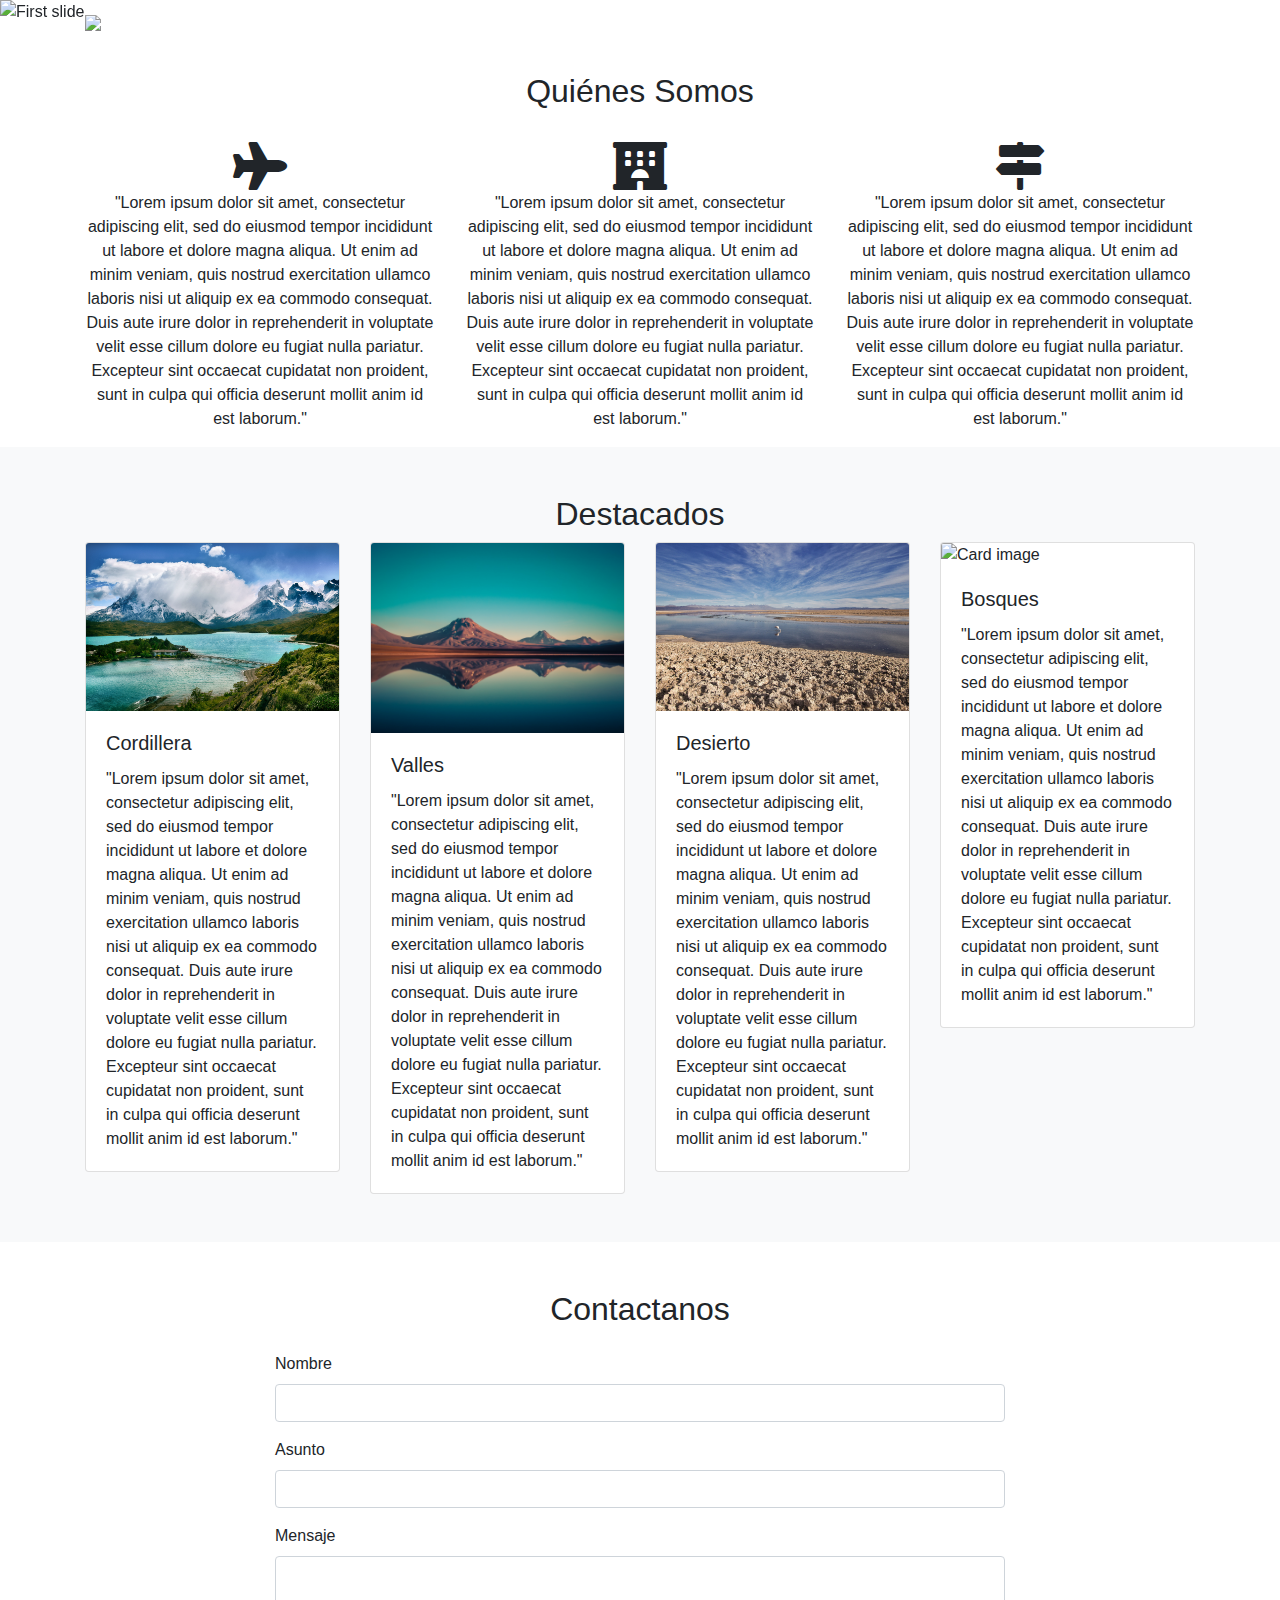
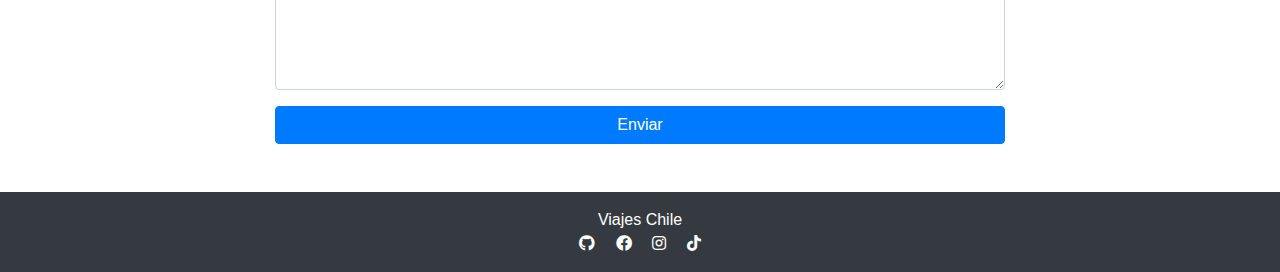
==== index.html @ 9c512b17 "Moviendo index.html fuera de la carpeta assets" ====
<!DOCTYPE html>
<html lang="en">
<head>
    <meta charset="UTF-8">
    <meta name="viewport" content="width=device-width, initial-scale=1.0">
    <title>Viajes Chile</title>
    <link rel="stylesheet" href="https://maxcdn.bootstrapcdn.com/bootstrap/4.5.2/css/bootstrap.min.css">
    <link rel="stylesheet" href="https://cdnjs.cloudflare.com/ajax/libs/font-awesome/5.15.4/css/all.min.css">
    <link href="https://fonts.googleapis.com/css2?family=Montserrat:wght@400;700&display=swap" rel="stylesheet">
    <link rel="stylesheet" href="css/styles.css">
</head>
<body>
    <!-- Navbar Section -->
    <nav class="navbar navbar-expand-lg navbar-dark fixed-top">
        <div class="container">
            <a class="navbar-brand" href="#home"><img src="./img/viajes.svg" alt="logo" class="logo" width="50" height="50"></a>
            <button class="navbar-toggler" type="button" data-toggle="collapse" data-target="#navbarNav" aria-controls="navbarNav" aria-expanded="false" aria-label="Toggle navigation">
                <span class="navbar-toggler-icon"></span>
            </button>
            <div class="collapse navbar-collapse" id="navbarNav">
                <ul class="navbar-nav ml-auto">
                    <li class="nav-item"><a class="nav-link" href="#main">Quiénes Somos</a></li>
                    <li class="nav-item"><a class="nav-link" href="#featured">Destacados</a></li>
                    <li class="nav-item"><a class="nav-link" href="#contact">Contacto</a></li>
                </ul>
            </div>
        </div>
    </nav>

    <!-- Carousel Section -->
    <header id="home">
        <div id="carouselExampleIndicators" class="carousel slide" data-ride="carousel">
            <ol class="carousel-indicators">
                <li data-target="#carouselExampleIndicators" data-slide-to="0" class="active"></li>
                <li data-target="#carouselExampleIndicators" data-slide-to="1"></li>
                <li data-target="#carouselExampleIndicators" data-slide-to="2"></li>
            </ol>
            <div class="carousel-inner">
                <div class="carousel-item active">
                    <img class="d-block w-100" src="./img/carousel1.jpg" alt="First slide">
                </div>
                <div class="carousel-item">
                    <img class="d-block w-100" src="./img/carousel2.jpg" alt="Second slide">
                </div>
                <div class="carousel-item">
                    <img class="d-block w-100" src="./img/carousel3.jpg" alt="Third slide">
                </div>
            </div>
            <a class="carousel-control-prev" href="#carouselExampleIndicators" role="button" data-slide="prev">
                <span class="carousel-control-prev-icon" aria-hidden="true"></span>
                <span class="sr-only">Previous</span>
            </a>
            <a class="carousel-control-next" href="#carouselExampleIndicators" role="button" data-slide="next">
                <span class="carousel-control-next-icon" aria-hidden="true"></span>
                <span class="sr-only">Next</span>
            </a>
        </div>
    </header>

    <!-- Main Section -->
    <section id="main" class="container mt-5">
        <h2 class="text-center">Quiénes Somos</h2><br>
        <div class="row">
            <div class="col-md-4 text-center">
                <i class="fas fa-plane fa-3x"></i>
                <p>"Lorem ipsum dolor sit amet, consectetur adipiscing elit, sed do eiusmod tempor incididunt ut labore et dolore magna aliqua. Ut enim ad minim veniam, quis nostrud exercitation ullamco laboris nisi ut aliquip ex ea commodo consequat. Duis aute irure dolor in reprehenderit in voluptate velit esse cillum dolore eu fugiat nulla pariatur. Excepteur sint occaecat cupidatat non proident, sunt in culpa qui officia deserunt mollit anim id est laborum."</p>
            </div>
            <div class="col-md-4 text-center">
                <i class="fas fa-hotel fa-3x"></i>
                <p>"Lorem ipsum dolor sit amet, consectetur adipiscing elit, sed do eiusmod tempor incididunt ut labore et dolore magna aliqua. Ut enim ad minim veniam, quis nostrud exercitation ullamco laboris nisi ut aliquip ex ea commodo consequat. Duis aute irure dolor in reprehenderit in voluptate velit esse cillum dolore eu fugiat nulla pariatur. Excepteur sint occaecat cupidatat non proident, sunt in culpa qui officia deserunt mollit anim id est laborum."</p>
            </div>
            <div class="col-md-4 text-center">
                <i class="fas fa-map-signs fa-3x"></i>
                <p>"Lorem ipsum dolor sit amet, consectetur adipiscing elit, sed do eiusmod tempor incididunt ut labore et dolore magna aliqua. Ut enim ad minim veniam, quis nostrud exercitation ullamco laboris nisi ut aliquip ex ea commodo consequat. Duis aute irure dolor in reprehenderit in voluptate velit esse cillum dolore eu fugiat nulla pariatur. Excepteur sint occaecat cupidatat non proident, sunt in culpa qui officia deserunt mollit anim id est laborum."</p>
            </div>
        </div>
    </section>

    <!-- Featured Section -->
    <section id="featured" class="bg-light py-5">
        <h2 class="text-center">Destacados</h2>
        <div class="container">
            <div class="row">
                <div class="col-md-3">
                    <div class="card">
                        <img class="card-img-top" src="../assets/img/card1.jpg" alt="Card image">
                        <div class="card-body">
                            <h5 class="card-title">Cordillera</h5>
                            <p class="card-text">"Lorem ipsum dolor sit amet, consectetur adipiscing elit, sed do eiusmod tempor incididunt ut labore et dolore magna aliqua. Ut enim ad minim veniam, quis nostrud exercitation ullamco laboris nisi ut aliquip ex ea commodo consequat. Duis aute irure dolor in reprehenderit in voluptate velit esse cillum dolore eu fugiat nulla pariatur. Excepteur sint occaecat cupidatat non proident, sunt in culpa qui officia deserunt mollit anim id est laborum."</p>
                        </div>
                    </div>
                </div>
                <div class="col-md-3">
                    <div class="card">
                        <img class="card-img-top" src="../assets/img/card2.jpg" alt="Card image">
                        <div class="card-body">
                            <h5 class="card-title">Valles</h5>
                            <p class="card-text">"Lorem ipsum dolor sit amet, consectetur adipiscing elit, sed do eiusmod tempor incididunt ut labore et dolore magna aliqua. Ut enim ad minim veniam, quis nostrud exercitation ullamco laboris nisi ut aliquip ex ea commodo consequat. Duis aute irure dolor in reprehenderit in voluptate velit esse cillum dolore eu fugiat nulla pariatur. Excepteur sint occaecat cupidatat non proident, sunt in culpa qui officia deserunt mollit anim id est laborum."</p>
                        </div>
                    </div>
                </div>
                <div class="col-md-3">
                    <div class="card">
                        <img class="card-img-top" src="../assets/img/card3.jpg" alt="Card image">
                        <div class="card-body">
                            <h5 class="card-title">Desierto</h5>
                            <p class="card-text">"Lorem ipsum dolor sit amet, consectetur adipiscing elit, sed do eiusmod tempor incididunt ut labore et dolore magna aliqua. Ut enim ad minim veniam, quis nostrud exercitation ullamco laboris nisi ut aliquip ex ea commodo consequat. Duis aute irure dolor in reprehenderit in voluptate velit esse cillum dolore eu fugiat nulla pariatur. Excepteur sint occaecat cupidatat non proident, sunt in culpa qui officia deserunt mollit anim id est laborum."</p>
                        </div>
                    </div>
                </div>
                <div class="col-md-3">
                    <div class="card">
                        <img class="card-img-top" src="../assets/img/card4.jpg" alt="Card image">
                        <div class="card-body">
                            <h5 class="card-title">Bosques</h5>
                            <p class="card-text">"Lorem ipsum dolor sit amet, consectetur adipiscing elit, sed do eiusmod tempor incididunt ut labore et dolore magna aliqua. Ut enim ad minim veniam, quis nostrud exercitation ullamco laboris nisi ut aliquip ex ea commodo consequat. Duis aute irure dolor in reprehenderit in voluptate velit esse cillum dolore eu fugiat nulla pariatur. Excepteur sint occaecat cupidatat non proident, sunt in culpa qui officia deserunt mollit anim id est laborum."</p>
                        </div>
                    </div>
                </div>
            </div>
        </div>
    </section>

    <!-- Contact Section -->
    <section id="contact" class="container my-5">
        <div class="row justify-content-center">
            <div class="col-md-8">
                <h2 class="text-center mb-4">Contactanos</h2>
                <form>
                    <div class="form-group">
                        <label for="name">Nombre</label>
                        <input type="text" class="form-control" id="name" required>
                    </div>
                    <div class="form-group">
                        <label for="subject">Asunto</label>
                        <input type="text" class="form-control" id="subject" required>
                    </div>
                    <div class="form-group">
                        <label for="message">Mensaje</label>
                        <textarea class="form-control" id="message" rows="5" required></textarea>
                    </div>
                    <button type="submit" class="btn btn-primary btn-block">Enviar</button>
                </form>
            </div>
        </div>
    </section>

    <!-- Footer Section -->
    <footer class="bg-dark text-white text-center py-3">
        <div class="container">
            <p class="mb-0">Viajes Chile</p>
            <div class="social-icons">
                <a href="#" class="text-white mx-2" data-toggle="tooltip" title="GitHub"><i class="fab fa-github"></i></a>
                <a href="#" class="text-white mx-2" data-toggle="tooltip" title="Facebook"><i class="fab fa-facebook"></i></a>
                <a href="#" class="text-white mx-2" data-toggle="tooltip" title="Instagram"><i class="fab fa-instagram"></i></a>
                <a href="#" class="text-white mx-2" data-toggle="tooltip" title="TikTok"><i class="fab fa-tiktok"></i></a>
            </div>
        </div>
    </footer>
    
    <script src="https://code.jquery.com/jquery-3.5.1.min.js"></script>
    <script src="https://cdn.jsdelivr.net/npm/@popperjs/core@2.5.4/dist/umd/popper.min.js"></script>
    <script src="https://maxcdn.bootstrapcdn.com/bootstrap/4.5.2/js/bootstrap.min.js"></script>
    <script src="js/scripts.js"></script>
</body>
</html>
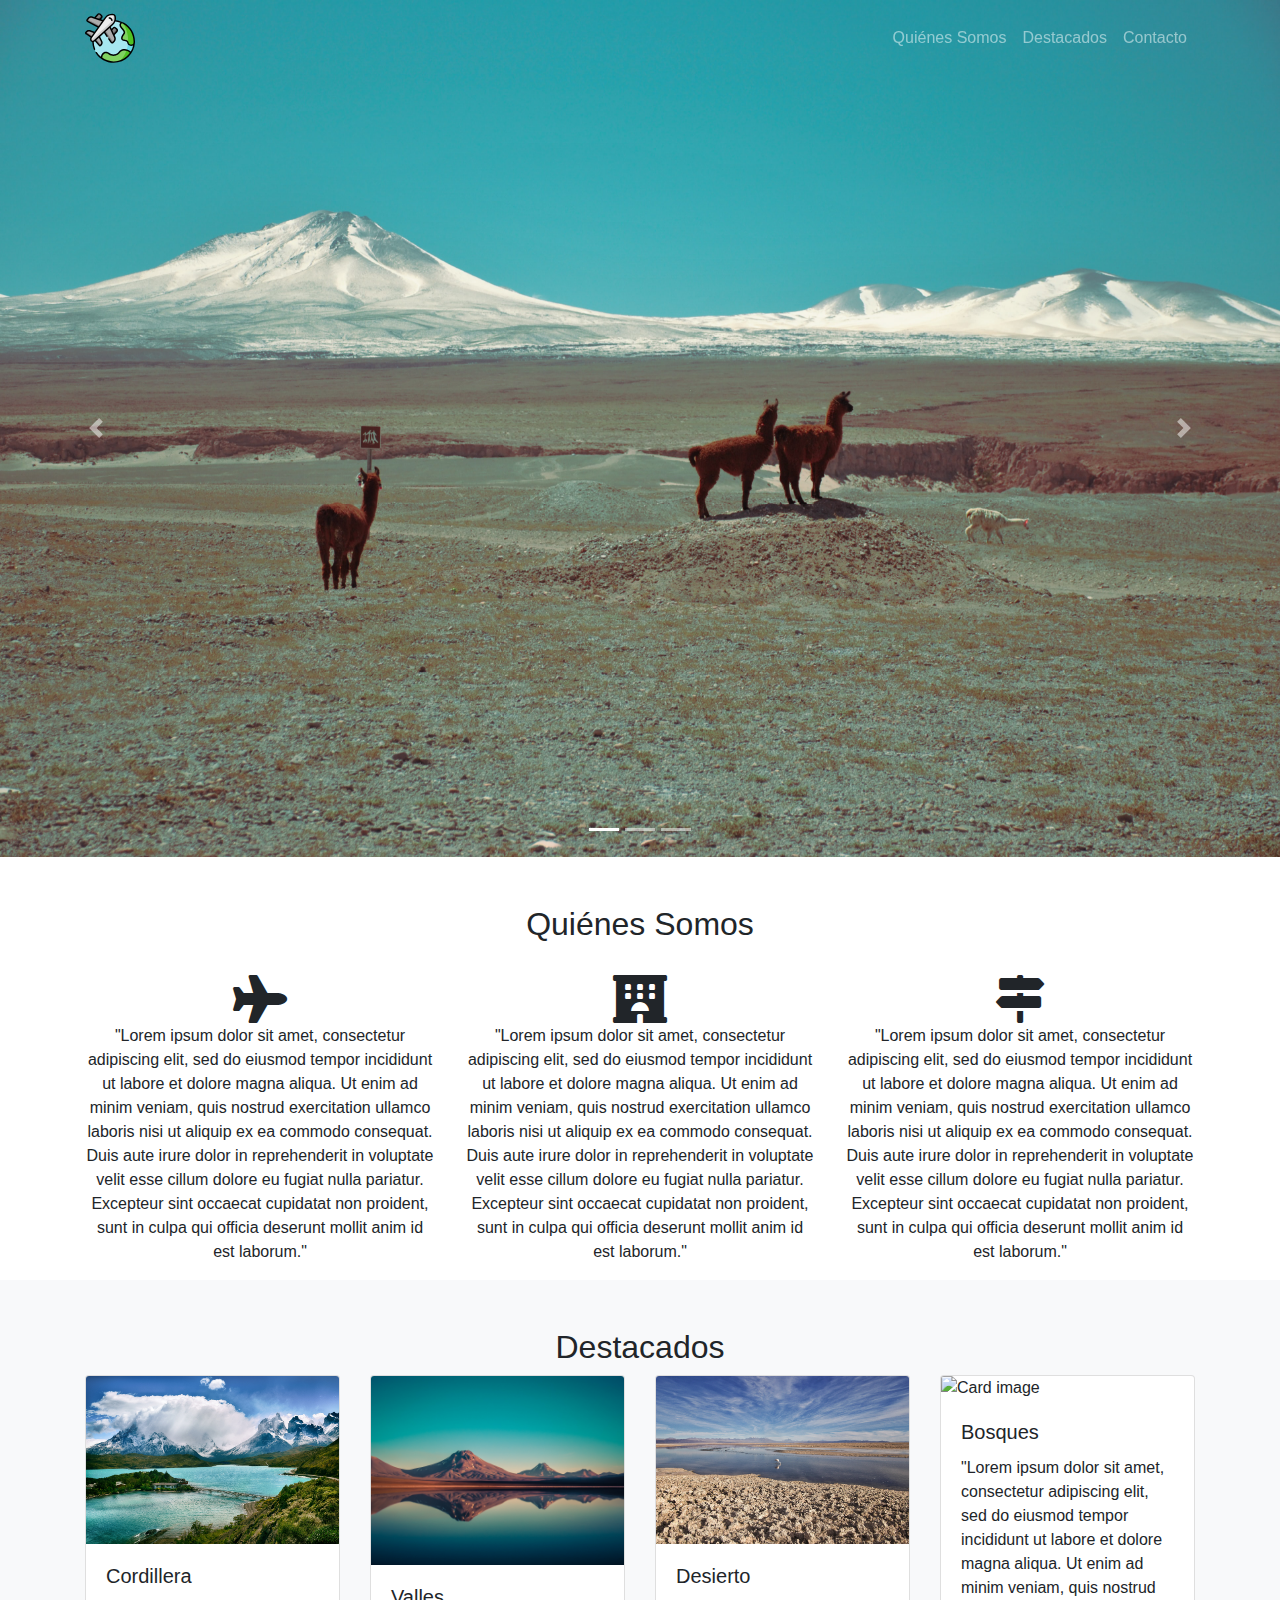
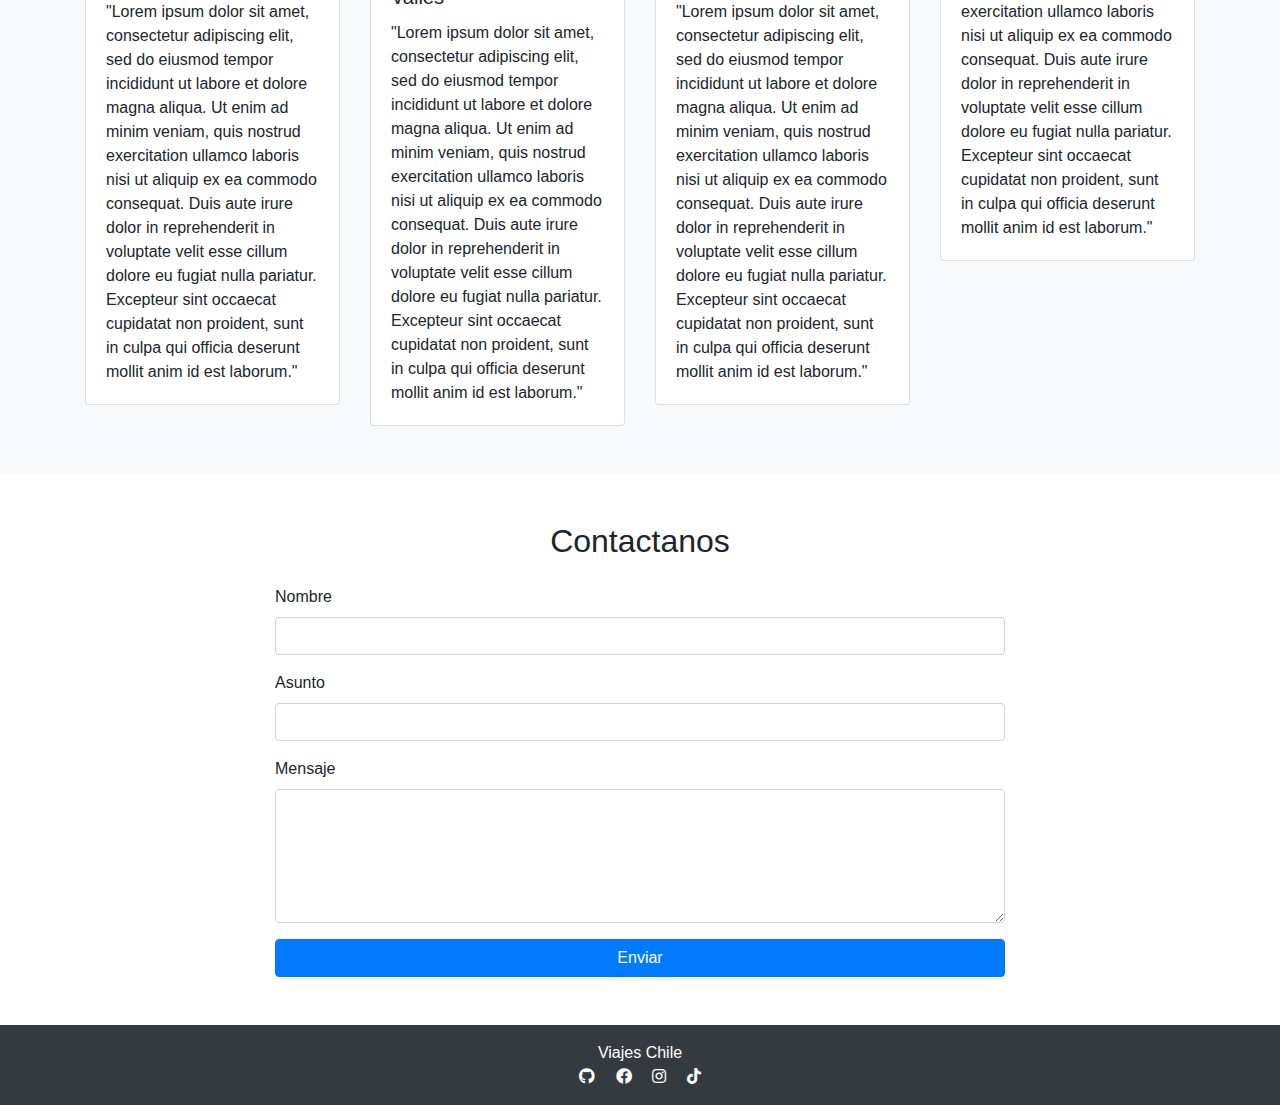
==== commit 048e102a: "Update index.html" ====
--- a/index.html
+++ b/index.html
@@ -13,7 +13,7 @@
     <!-- Navbar Section -->
     <nav class="navbar navbar-expand-lg navbar-dark fixed-top">
         <div class="container">
-            <a class="navbar-brand" href="#home"><img src="./img/viajes.svg" alt="logo" class="logo" width="50" height="50"></a>
+            <a class="navbar-brand" href="#home"><img src="./assets/img/viajes.svg" alt="logo" class="logo" width="50" height="50"></a>
             <button class="navbar-toggler" type="button" data-toggle="collapse" data-target="#navbarNav" aria-controls="navbarNav" aria-expanded="false" aria-label="Toggle navigation">
                 <span class="navbar-toggler-icon"></span>
             </button>
@@ -37,13 +37,13 @@
             </ol>
             <div class="carousel-inner">
                 <div class="carousel-item active">
-                    <img class="d-block w-100" src="./img/carousel1.jpg" alt="First slide">
+                    <img class="d-block w-100" src="./assets/img/carousel1.jpg" alt="First slide">
                 </div>
                 <div class="carousel-item">
-                    <img class="d-block w-100" src="./img/carousel2.jpg" alt="Second slide">
+                    <img class="d-block w-100" src="./assets/img/carousel2.jpg" alt="Second slide">
                 </div>
                 <div class="carousel-item">
-                    <img class="d-block w-100" src="./img/carousel3.jpg" alt="Third slide">
+                    <img class="d-block w-100" src="./assets/img/carousel3.jpg" alt="Third slide">
                 </div>
             </div>
             <a class="carousel-control-prev" href="#carouselExampleIndicators" role="button" data-slide="prev">
@@ -83,7 +83,7 @@
             <div class="row">
                 <div class="col-md-3">
                     <div class="card">
-                        <img class="card-img-top" src="../assets/img/card1.jpg" alt="Card image">
+                        <img class="card-img-top" src="./assets/img/card1.jpg" alt="Card image">
                         <div class="card-body">
                             <h5 class="card-title">Cordillera</h5>
                             <p class="card-text">"Lorem ipsum dolor sit amet, consectetur adipiscing elit, sed do eiusmod tempor incididunt ut labore et dolore magna aliqua. Ut enim ad minim veniam, quis nostrud exercitation ullamco laboris nisi ut aliquip ex ea commodo consequat. Duis aute irure dolor in reprehenderit in voluptate velit esse cillum dolore eu fugiat nulla pariatur. Excepteur sint occaecat cupidatat non proident, sunt in culpa qui officia deserunt mollit anim id est laborum."</p>
@@ -92,7 +92,7 @@
                 </div>
                 <div class="col-md-3">
                     <div class="card">
-                        <img class="card-img-top" src="../assets/img/card2.jpg" alt="Card image">
+                        <img class="card-img-top" src="./assets/img/card2.jpg" alt="Card image">
                         <div class="card-body">
                             <h5 class="card-title">Valles</h5>
                             <p class="card-text">"Lorem ipsum dolor sit amet, consectetur adipiscing elit, sed do eiusmod tempor incididunt ut labore et dolore magna aliqua. Ut enim ad minim veniam, quis nostrud exercitation ullamco laboris nisi ut aliquip ex ea commodo consequat. Duis aute irure dolor in reprehenderit in voluptate velit esse cillum dolore eu fugiat nulla pariatur. Excepteur sint occaecat cupidatat non proident, sunt in culpa qui officia deserunt mollit anim id est laborum."</p>
@@ -101,7 +101,7 @@
                 </div>
                 <div class="col-md-3">
                     <div class="card">
-                        <img class="card-img-top" src="../assets/img/card3.jpg" alt="Card image">
+                        <img class="card-img-top" src="./assets/img/card3.jpg" alt="Card image">
                         <div class="card-body">
                             <h5 class="card-title">Desierto</h5>
                             <p class="card-text">"Lorem ipsum dolor sit amet, consectetur adipiscing elit, sed do eiusmod tempor incididunt ut labore et dolore magna aliqua. Ut enim ad minim veniam, quis nostrud exercitation ullamco laboris nisi ut aliquip ex ea commodo consequat. Duis aute irure dolor in reprehenderit in voluptate velit esse cillum dolore eu fugiat nulla pariatur. Excepteur sint occaecat cupidatat non proident, sunt in culpa qui officia deserunt mollit anim id est laborum."</p>
@@ -110,7 +110,7 @@
                 </div>
                 <div class="col-md-3">
                     <div class="card">
-                        <img class="card-img-top" src="../assets/img/card4.jpg" alt="Card image">
+                        <img class="card-img-top" src="./assets/img/card4.jpg" alt="Card image">
                         <div class="card-body">
                             <h5 class="card-title">Bosques</h5>
                             <p class="card-text">"Lorem ipsum dolor sit amet, consectetur adipiscing elit, sed do eiusmod tempor incididunt ut labore et dolore magna aliqua. Ut enim ad minim veniam, quis nostrud exercitation ullamco laboris nisi ut aliquip ex ea commodo consequat. Duis aute irure dolor in reprehenderit in voluptate velit esse cillum dolore eu fugiat nulla pariatur. Excepteur sint occaecat cupidatat non proident, sunt in culpa qui officia deserunt mollit anim id est laborum."</p>
